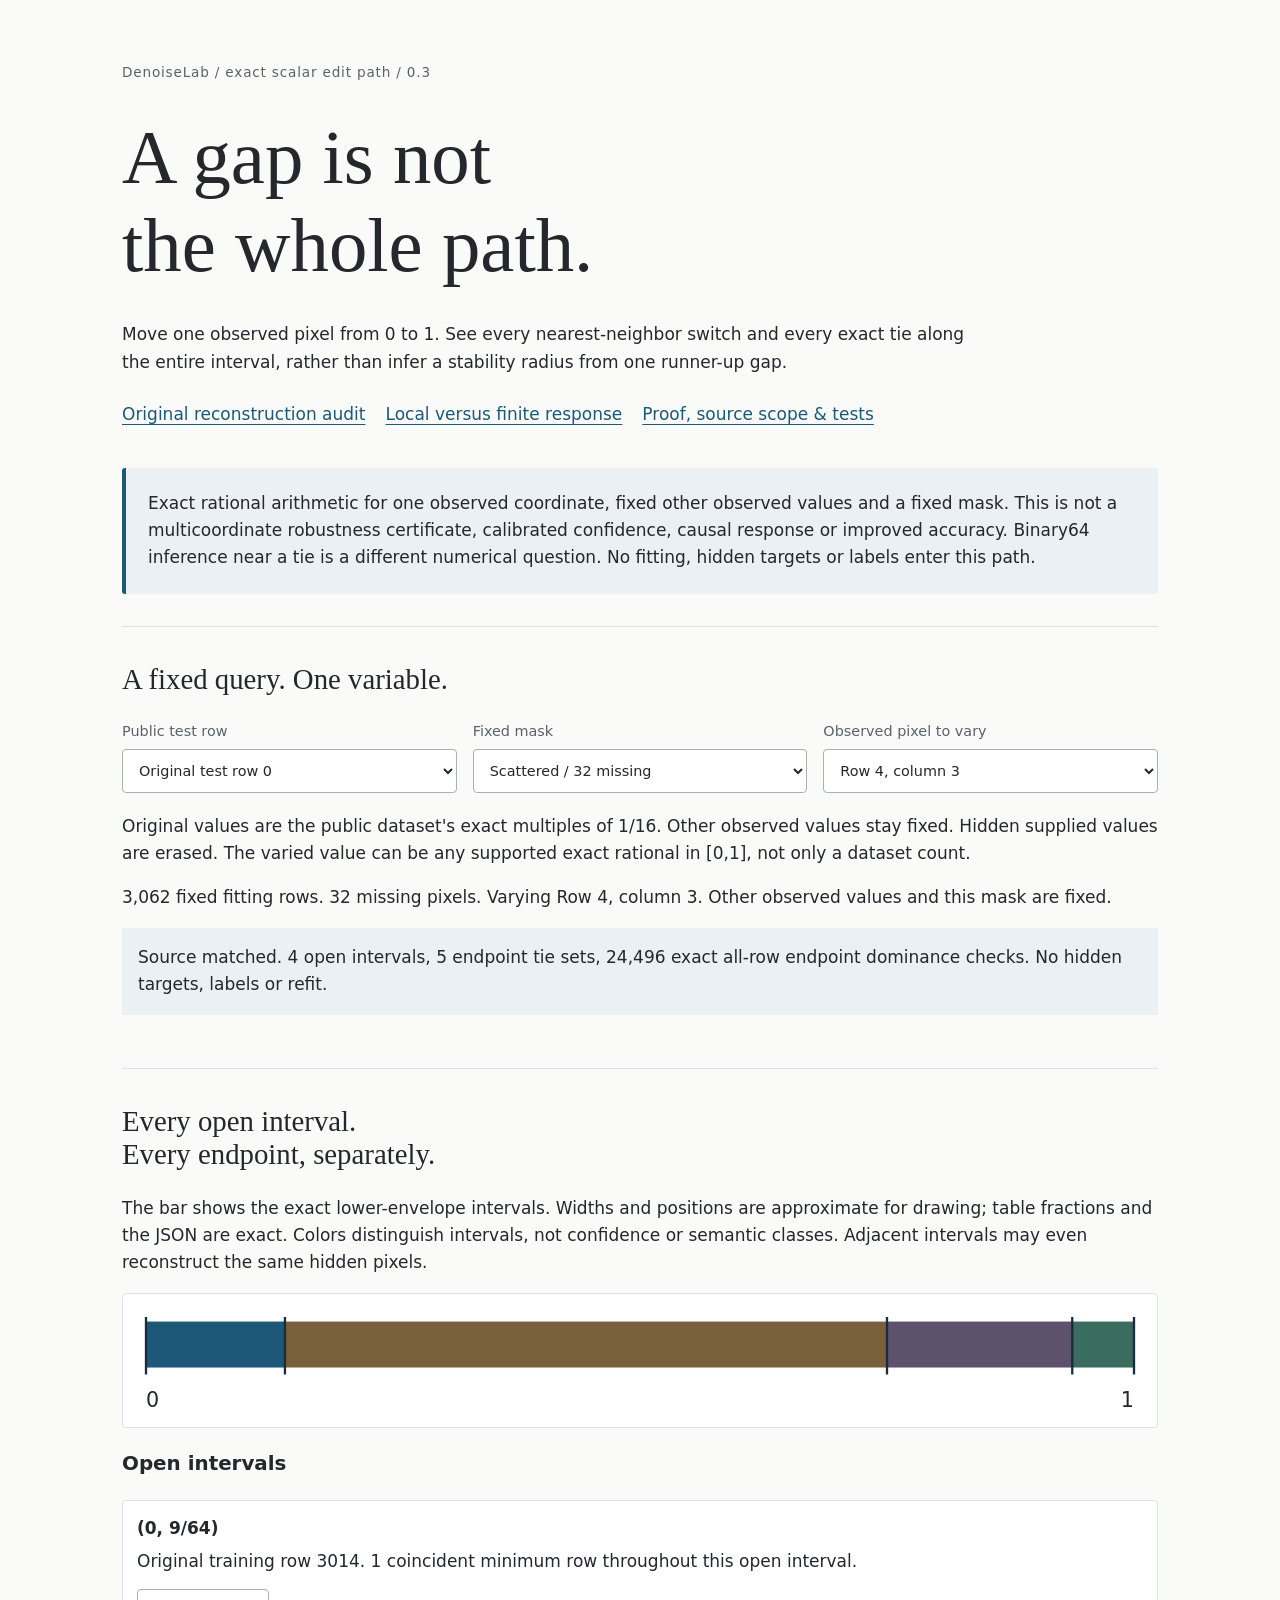
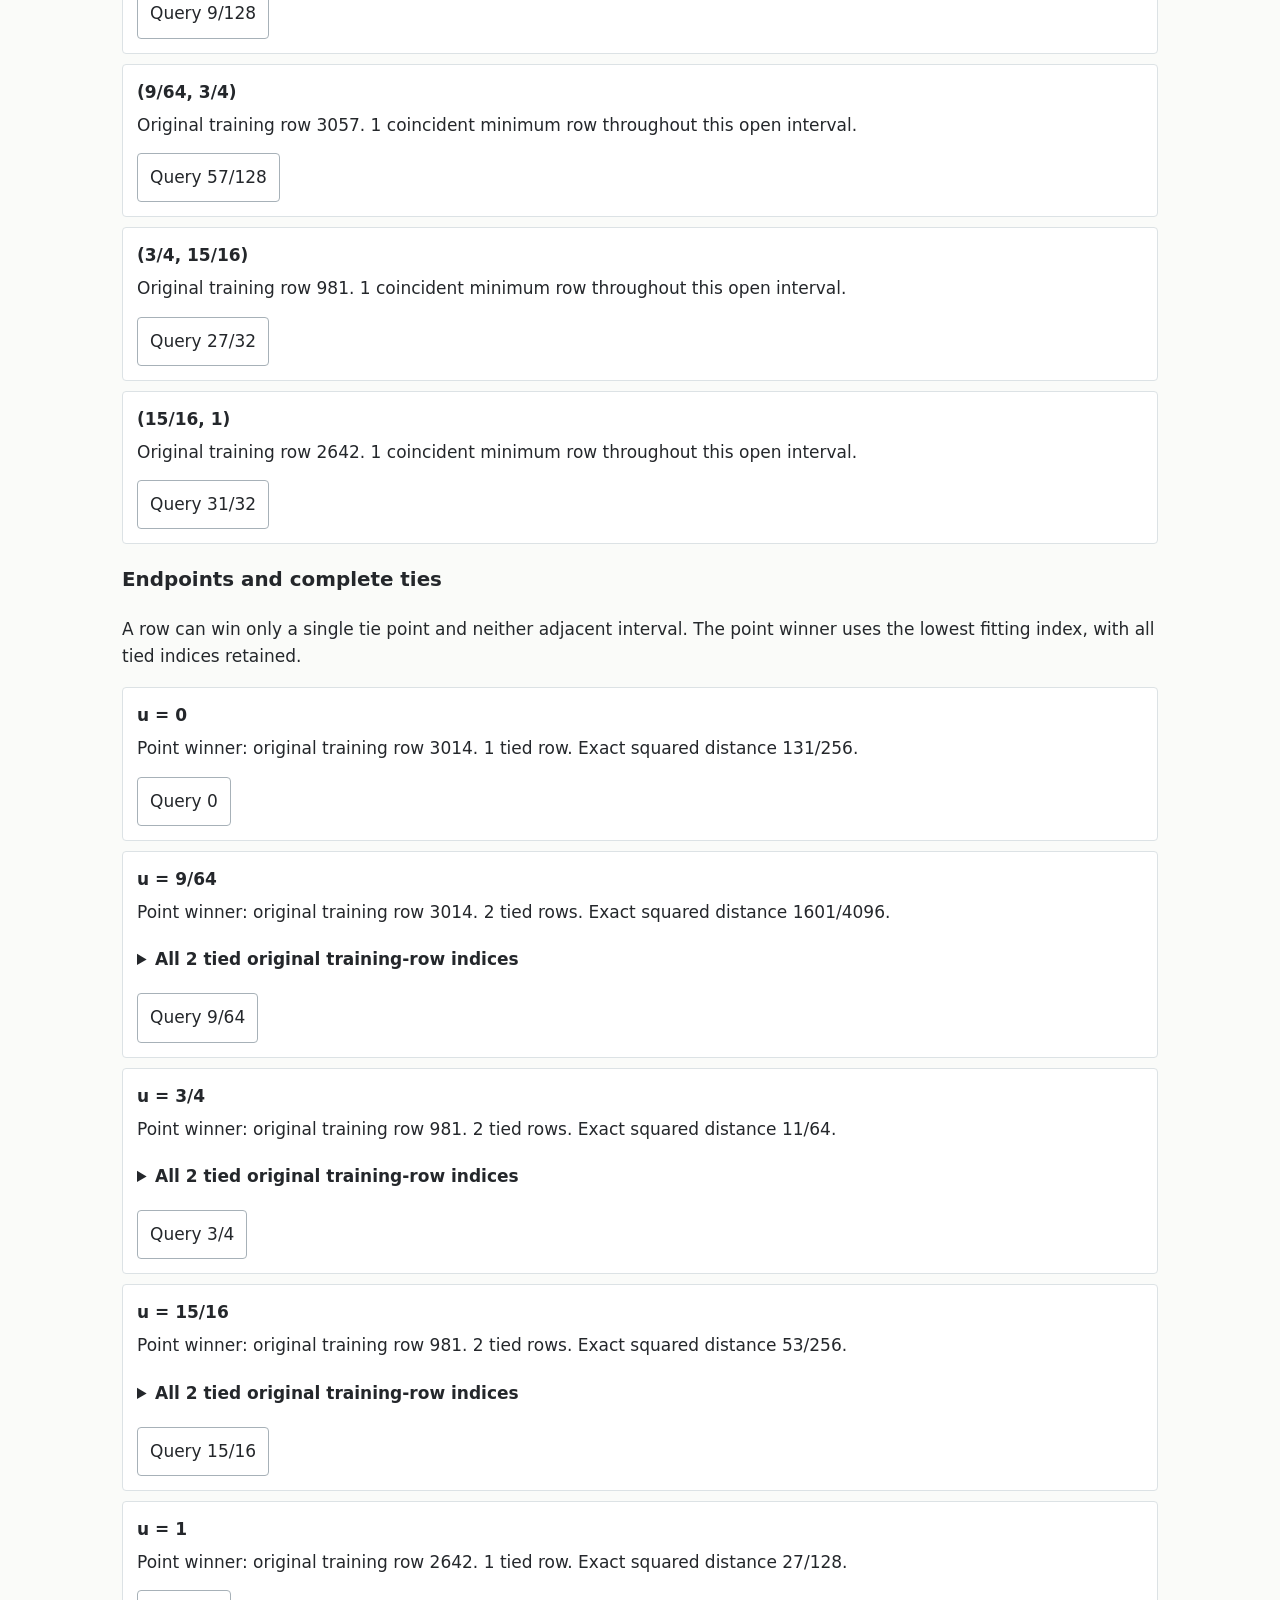
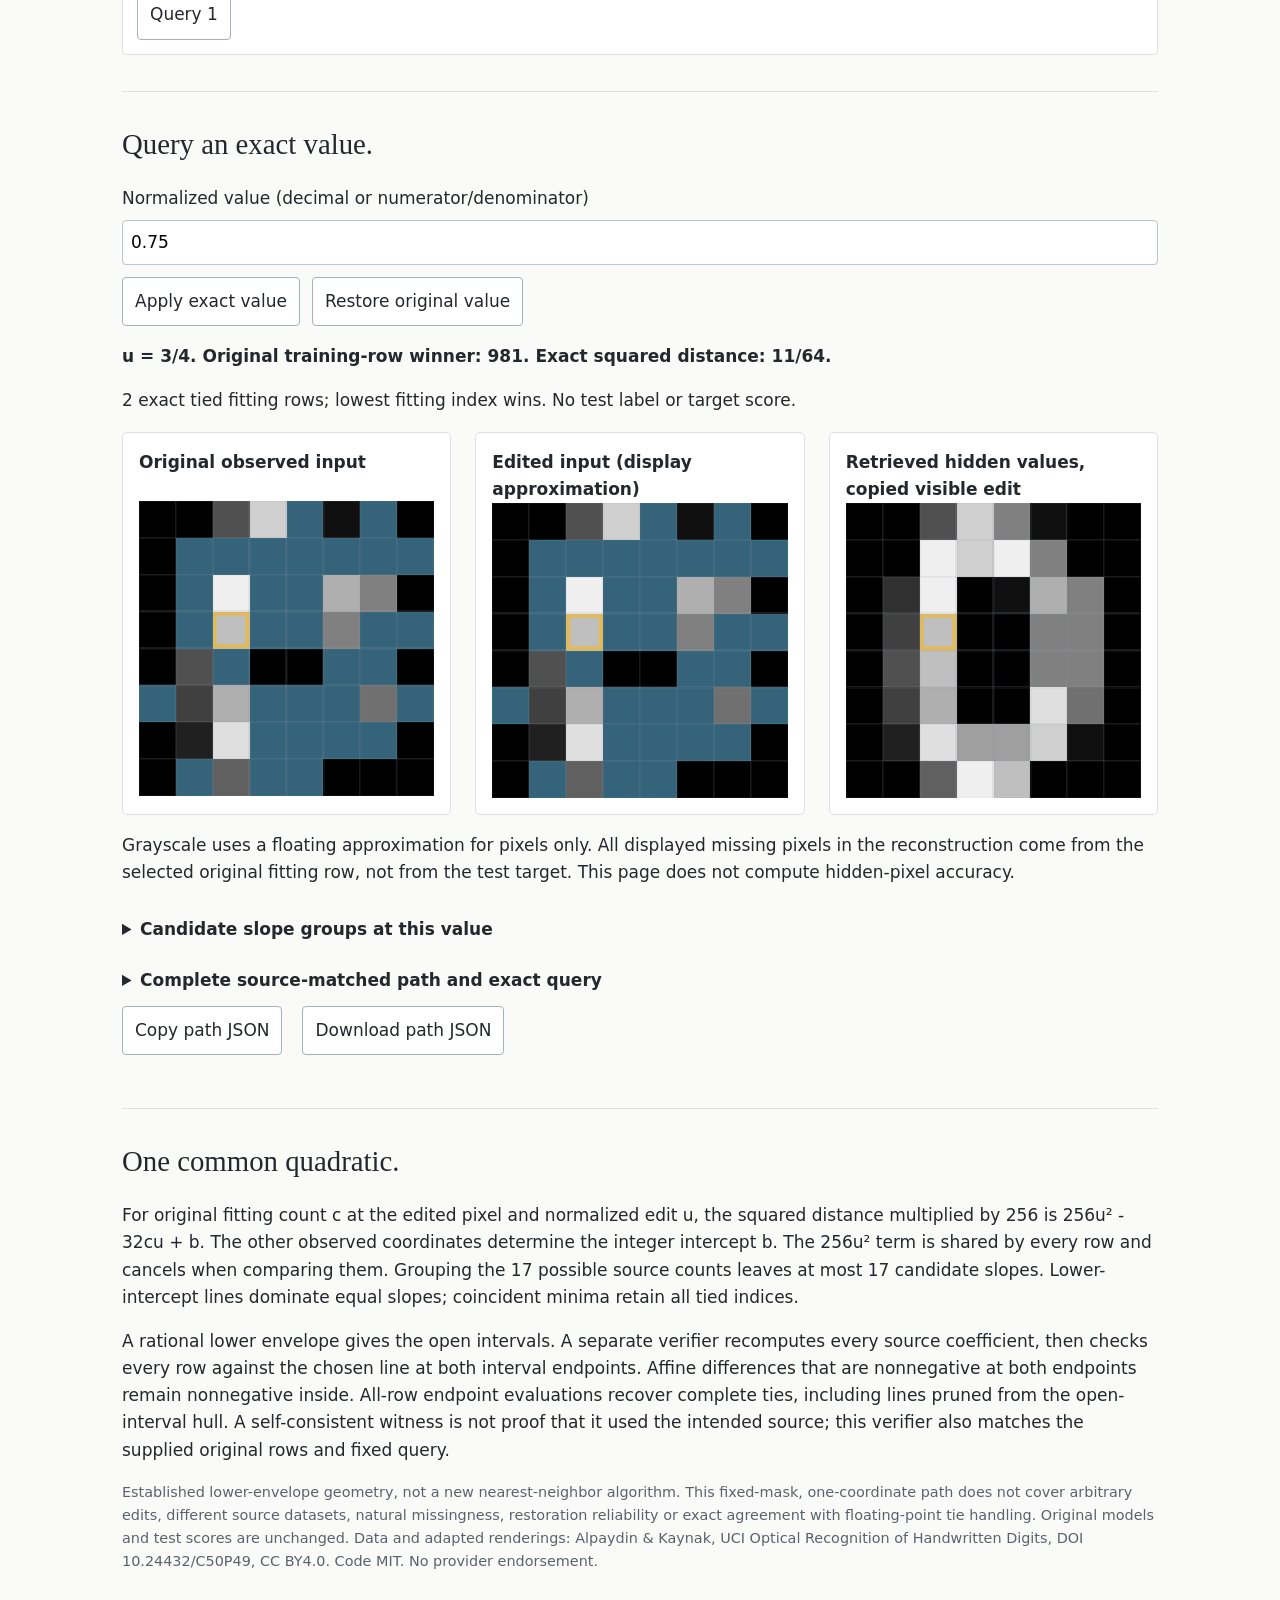
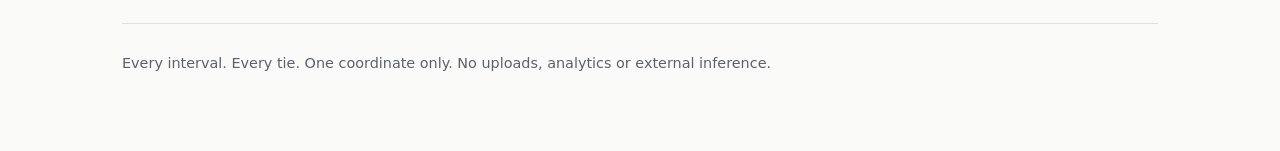
==== docs/path.html @ 39f6f91b "Rename 5-path.html to path.html" ====
<!doctype html><html lang="en"><head><meta charset="utf-8"><meta name="viewport" content="width=device-width,initial-scale=1"><title>DenoiseLab: every scalar retrieval switch</title><link rel="stylesheet" href="style.css"><link rel="stylesheet" href="path.css"><script defer src="data.js"></script><script defer src="inference.js"></script><script defer src="edit-path.js"></script><script defer src="path-app.js"></script></head><body><main><header><p class="eyebrow">DenoiseLab / exact scalar edit path / 0.3</p><h1>A gap is not<br>the whole path.</h1><p class="lede">Move one observed pixel from 0 to 1. See every nearest-neighbor switch and every exact tie along the entire interval, rather than infer a stability radius from one runner-up gap.</p><nav><a href="index.html">Original reconstruction audit</a><a href="response.html">Local versus finite response</a><a href="https://github.com/midya8/denoiselab/blob/main/PATH.md">Proof, source scope &amp; tests</a></nav></header><aside>Exact rational arithmetic for one observed coordinate, fixed other observed values and a fixed mask. This is not a multicoordinate robustness certificate, calibrated confidence, causal response or improved accuracy. Binary64 inference near a tie is a different numerical question. No fitting, hidden targets or labels enter this path.</aside>
<section><h2>A fixed query. One variable.</h2><div class="controls"><label>Public test row<select id="path-row"></select></label><label>Fixed mask<select id="path-pattern"></select></label><label>Observed pixel to vary<select id="path-input"></select></label></div><p>Original values are the public dataset's exact multiples of 1/16. Other observed values stay fixed. Hidden supplied values are erased. The varied value can be any supported exact rational in [0,1], not only a dataset count.</p><p id="path-source"></p><p id="path-proof" role="status"></p></section>
<section><h2>Every open interval.<br>Every endpoint, separately.</h2><p>The bar shows the exact lower-envelope intervals. Widths and positions are approximate for drawing; table fractions and the JSON are exact. Colors distinguish intervals, not confidence or semantic classes. Adjacent intervals may even reconstruct the same hidden pixels.</p><svg id="path-timeline" viewBox="0 0 900 116" role="img" aria-label="Nearest-neighbor interval path, exact endpoints are listed below"></svg><h3>Open intervals</h3><div id="path-intervals" class="path-rows"></div><h3>Endpoints and complete ties</h3><p>A row can win only a single tie point and neither adjacent interval. The point winner uses the lowest fitting index, with all tied indices retained.</p><div id="path-points" class="path-rows"></div></section>
<section><h2>Query an exact value.</h2><form id="path-query-form"><label>Normalized value (decimal or numerator/denominator)<input id="path-value" type="text" value="1/2" maxlength="160" inputmode="text" autocomplete="off"></label><button type="submit">Apply exact value</button><button type="button" id="path-original">Restore original value</button></form><p id="path-query-error" role="alert" hidden></p><p id="path-query-status"></p><p id="path-query-ties"></p><div class="panels inputs"><figure><figcaption>Original observed input</figcaption><canvas id="path-observed" width="256" height="256" aria-label="Original observed input; missing cells are blue"></canvas></figure><figure><figcaption>Edited input (display approximation)</figcaption><canvas id="path-edited" width="256" height="256" aria-label="Edited observed input with exact value approximated for drawing"></canvas></figure><figure><figcaption>Retrieved hidden values, copied visible edit</figcaption><canvas id="path-reconstruction" width="256" height="256" aria-label="Reconstruction by exact rational nearest-neighbor selection"></canvas></figure></div><p>Grayscale uses a floating approximation for pixels only. All displayed missing pixels in the reconstruction come from the selected original fitting row, not from the test target. This page does not compute hidden-pixel accuracy.</p><details><summary>Candidate slope groups at this value</summary><pre id="path-candidates"></pre></details><details><summary>Complete source-matched path and exact query</summary><pre id="path-witness"></pre></details><div class="buttons"><button id="path-copy">Copy path JSON</button><button id="path-download">Download path JSON</button></div><p id="path-copy-status" role="status"></p></section>
<section><h2>One common quadratic.</h2><p>For original fitting count c at the edited pixel and normalized edit u, the squared distance multiplied by 256 is 256u² - 32cu + b. The other observed coordinates determine the integer intercept b. The 256u² term is shared by every row and cancels when comparing them. Grouping the 17 possible source counts leaves at most 17 candidate slopes. Lower-intercept lines dominate equal slopes; coincident minima retain all tied indices.</p><p>A rational lower envelope gives the open intervals. A separate verifier recomputes every source coefficient, then checks every row against the chosen line at both interval endpoints. Affine differences that are nonnegative at both endpoints remain nonnegative inside. All-row endpoint evaluations recover complete ties, including lines pruned from the open-interval hull. A self-consistent witness is not proof that it used the intended source; this verifier also matches the supplied original rows and fixed query.</p><p class="muted">Established lower-envelope geometry, not a new nearest-neighbor algorithm. This fixed-mask, one-coordinate path does not cover arbitrary edits, different source datasets, natural missingness, restoration reliability or exact agreement with floating-point tie handling. Original models and test scores are unchanged. Data and adapted renderings: Alpaydin &amp; Kaynak, UCI Optical Recognition of Handwritten Digits, DOI 10.24432/C50P49, CC BY4.0. Code MIT. No provider endorsement.</p></section><footer>Every interval. Every tie. One coordinate only. No uploads, analytics or external inference.</footer></main></body></html>
---- docs/style.css ----
:root{color-scheme:light;--ink:#24272b;--muted:#5b626b;--line:#dce1e5;--blue:#1c5878}*{box-sizing:border-box}body{margin:0;background:#fafbf9;color:var(--ink);font:17px/1.6 system-ui,sans-serif}main{max-width:1100px;margin:auto;padding:48px 32px}header{max-width:850px}.eyebrow{font-size:.85rem;color:var(--muted);letter-spacing:.06em}h1,h2{font-family:Georgia,serif;font-weight:400;line-height:1.15}h1{font-size:clamp(2.6rem,6vw,4.8rem);margin:.4em 0}h2{font-size:1.8rem;margin-top:0}.intro{font-size:1.2rem;max-width:750px}nav,.buttons{display:flex;flex-wrap:wrap;gap:20px}a{color:var(--blue);text-underline-offset:4px}nav a{padding:8px 0}aside{margin:32px 0;background:#eaf0f3;padding:22px;border-left:4px solid var(--blue);border-radius:3px}section{border-top:1px solid var(--line);padding:36px 0}.controls{display:flex;flex-wrap:wrap;gap:16px;margin:20px 0;align-items:end}.controls label{display:flex;flex-direction:column;gap:6px;color:var(--muted);font-size:.9rem;min-width:210px;flex:1}select,button,summary{min-height:44px;font:inherit}select,button{padding:10px 12px;color:var(--ink);background:white;border:1px solid #a7b1b8;border-radius:4px}button{cursor:pointer}button:hover{background:#edf3f6}button:focus-visible,select:focus-visible,summary:focus-visible,canvas:focus-visible{outline:3px solid #267aa8;outline-offset:3px}.panels{display:grid;grid-template-columns:repeat(3,minmax(0,1fr));gap:24px}figure{margin:0;min-width:0;padding:16px;background:white;border:1px solid var(--line);border-radius:5px}figcaption{min-height:52px;font-weight:650}canvas{width:100%;height:auto;image-rendering:pixelated;background:#18232a;display:block;touch-action:manipulation}figure p{font-size:.88rem;color:var(--muted);margin-bottom:0}#status{font-weight:650}summary{cursor:pointer;padding:12px 0;font-weight:650}pre{white-space:pre-wrap;word-break:break-word;background:#eff2f1;padding:18px;max-height:480px;overflow:auto;font-size:.8rem}.table-wrap{overflow:auto}table{border-collapse:collapse;width:100%;font-variant-numeric:tabular-nums;font-size:.95rem}caption{text-align:left;color:var(--muted);margin:12px 0}th,td{text-align:left;border-bottom:1px solid var(--line);padding:12px 10px}th:first-child{min-width:150px}.muted,footer{color:var(--muted);font-size:.9rem}footer{border-top:1px solid var(--line);padding:28px 0}#error{background:#fce9e9;padding:16px}@media(max-width:760px){.panels{grid-template-columns:repeat(2,minmax(0,1fr))}main{padding:28px 24px}}@media(max-width:480px){main{padding:24px}.panels{grid-template-columns:1fr}.controls{display:grid;grid-template-columns:1fr}.controls label{min-width:0}h1{font-size:2.7rem}h2{font-size:1.65rem}table{font-size:.82rem}th,td{padding:10px 8px}nav{gap:16px}}

@media(max-width:600px){.table-wrap{overflow:visible}table,tbody,tr,caption{display:block;width:100%}thead{display:none}caption{line-height:1.6}tbody tr{border:1px solid var(--line);background:white;border-radius:4px;padding:12px;margin:16px 0}tbody th{display:block;min-width:0!important;padding:8px;font-size:1rem}td{display:flex;justify-content:space-between;gap:16px;padding:8px;font-size:.95rem}td:before{content:attr(data-label);font-weight:600}td:last-child{border-bottom:0}}
---- docs/path.css ----
#path-timeline{display:block;width:100%;height:auto;min-height:96px;background:#fff;border:1px solid #dce2e5;border-radius:4px}.path-rows{display:grid;gap:10px}.path-entry{border:1px solid #dce2e5;background:#fff;padding:14px;border-radius:4px;overflow-wrap:anywhere}.path-entry p{margin:6px 0}.path-entry button{margin:8px 0 0}.path-rows details{margin:8px 0 0}.path-rows pre{max-height:220px}.panels.inputs{grid-template-columns:repeat(3,minmax(0,1fr))}#path-query-form{display:flex;gap:12px;align-items:end;flex-wrap:wrap}#path-query-form label{flex:1 1 100%;display:grid;gap:8px}#path-value{font:inherit;min-height:44px;padding:8px;border:1px solid #bbc6cc;border-radius:4px;width:100%;box-sizing:border-box}#path-query-error{background:#fce9e9;padding:16px}#path-proof{background:#eaf1f4;padding:16px}#path-query-status{font-weight:650;overflow-wrap:anywhere}@media(max-width:650px){.panels.inputs{grid-template-columns:1fr}}
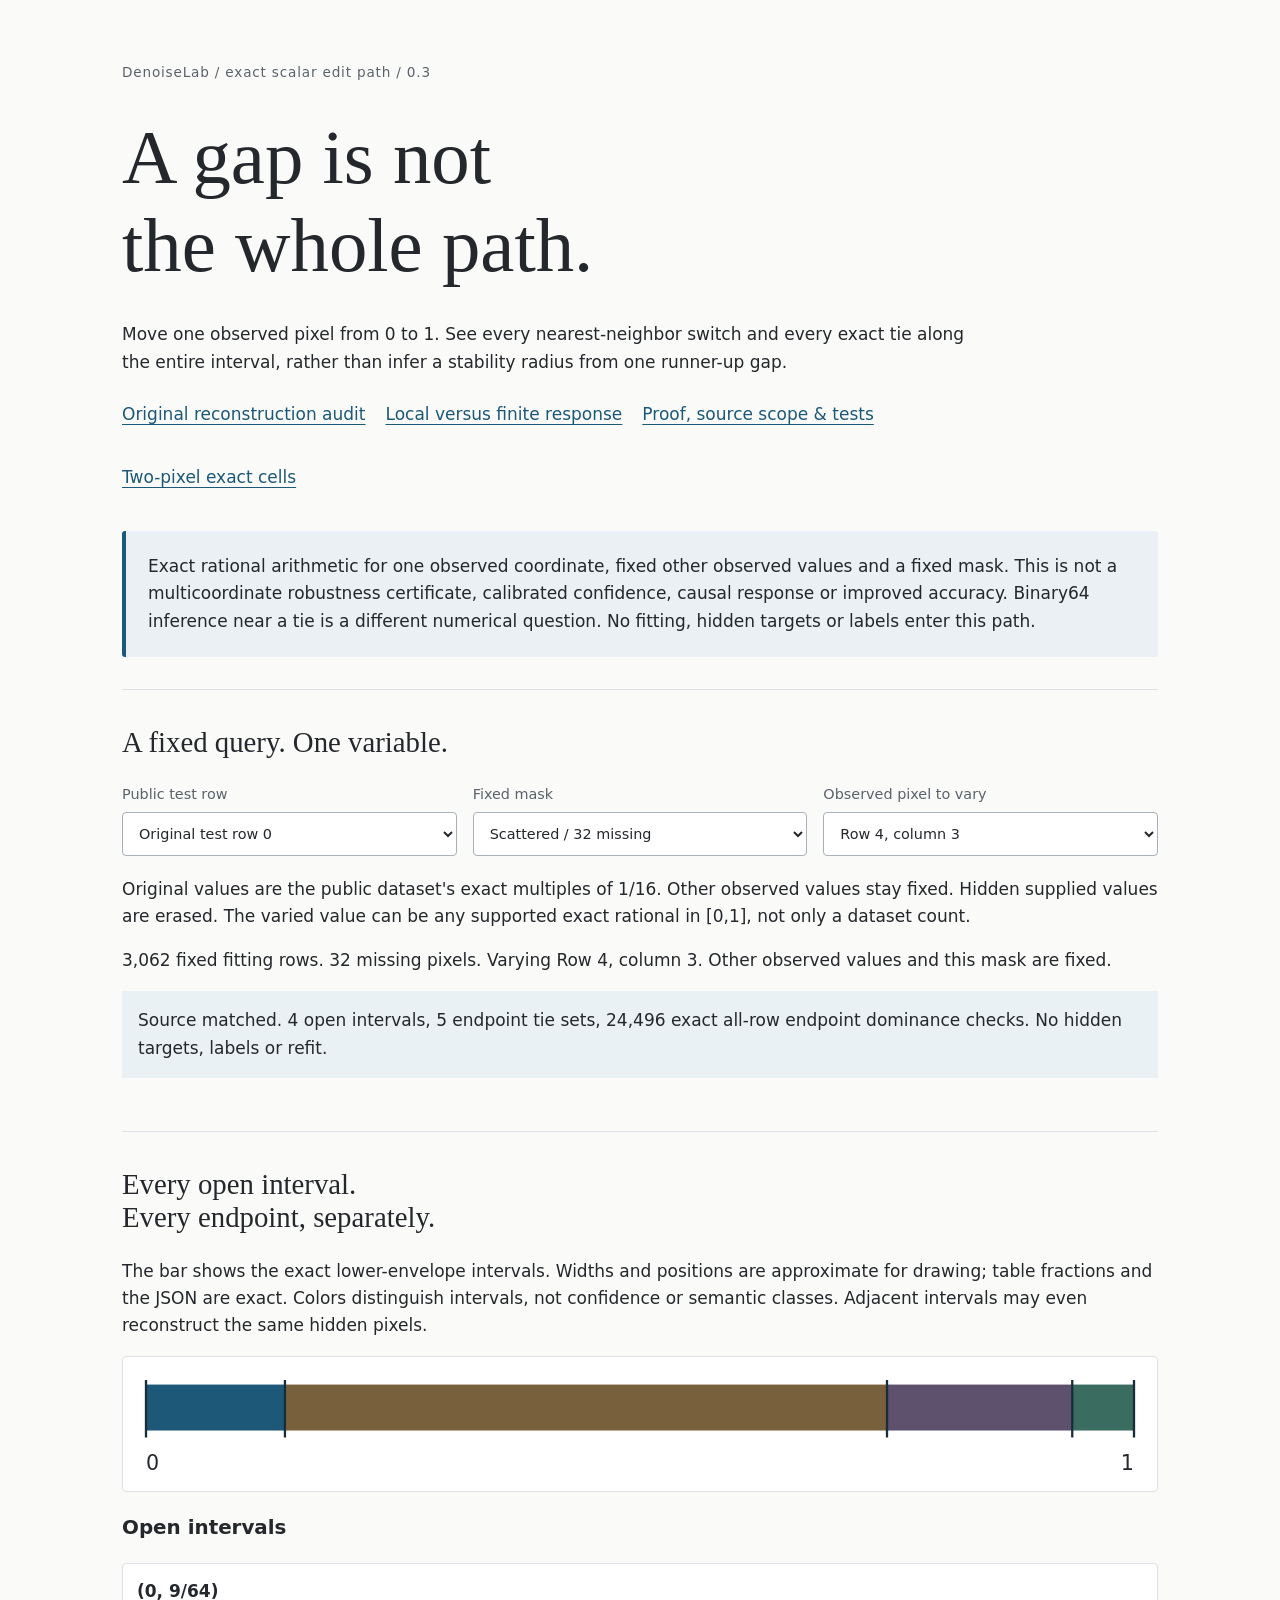
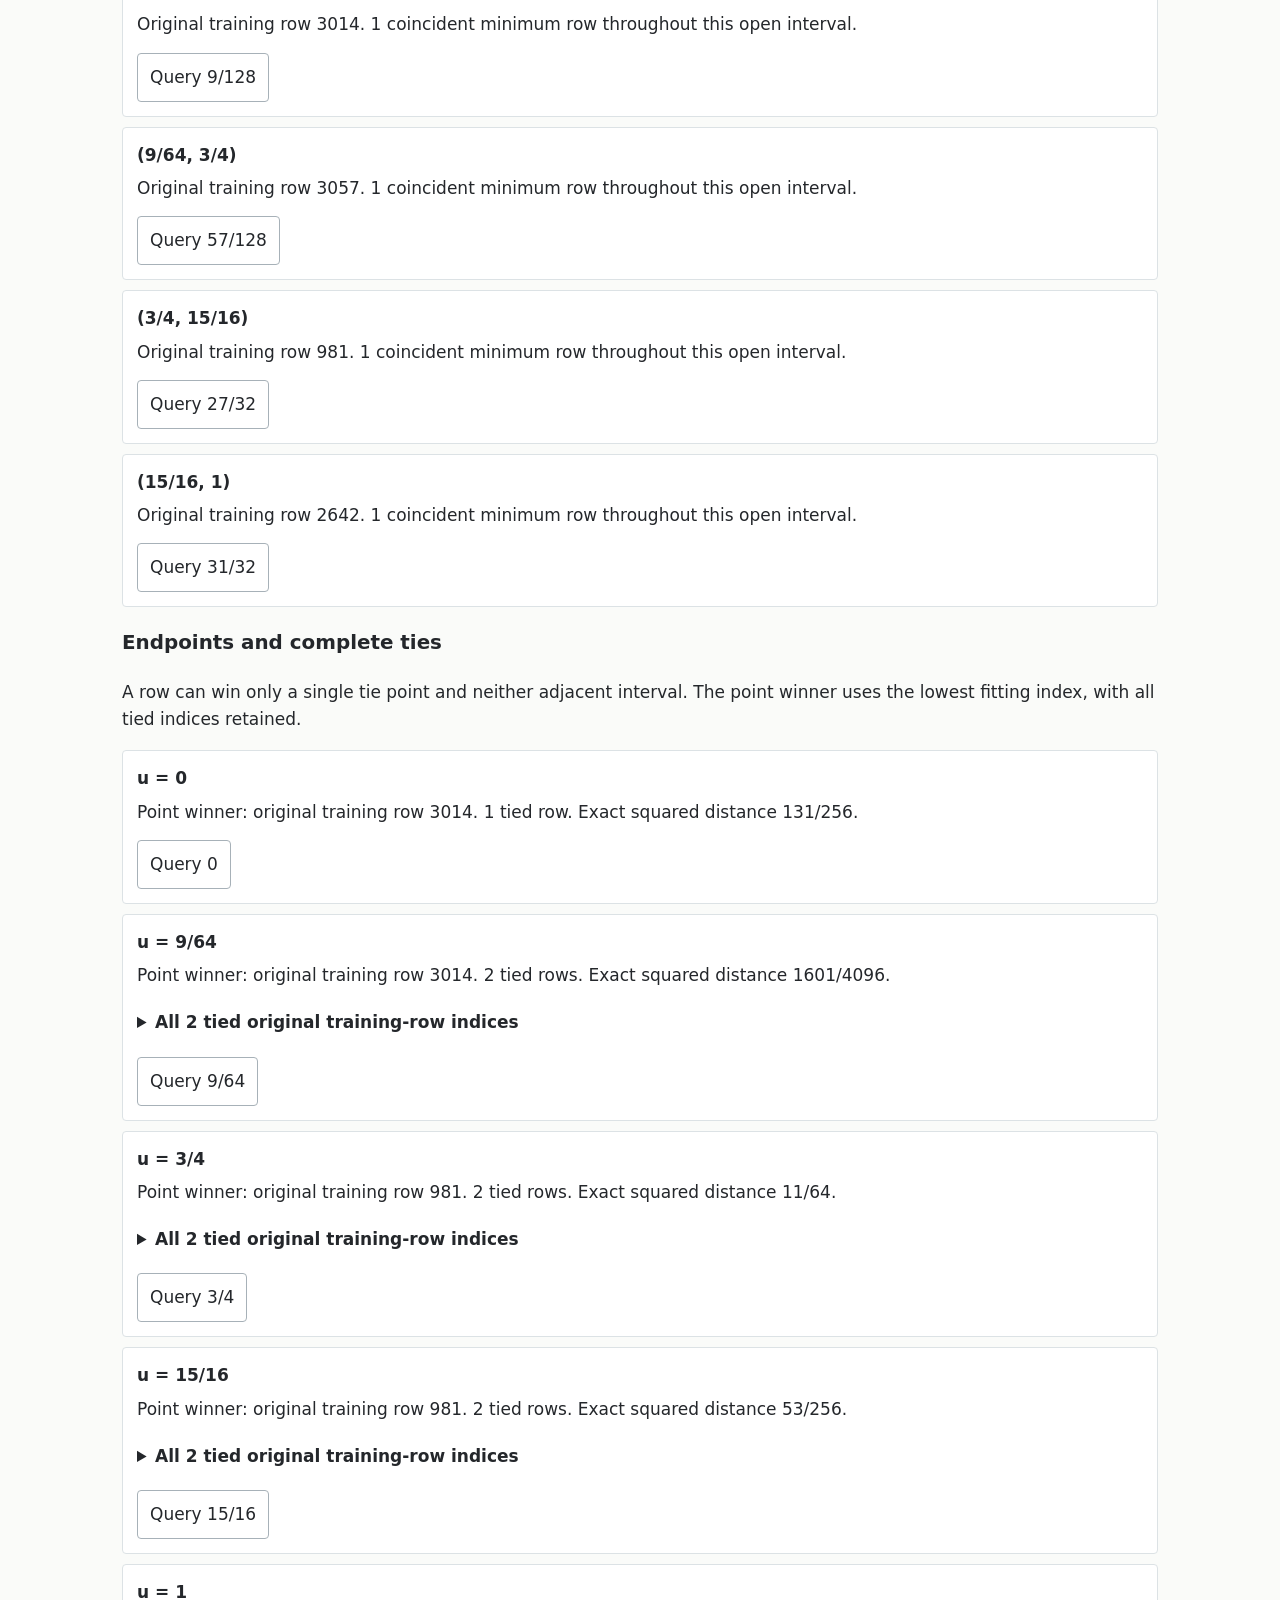
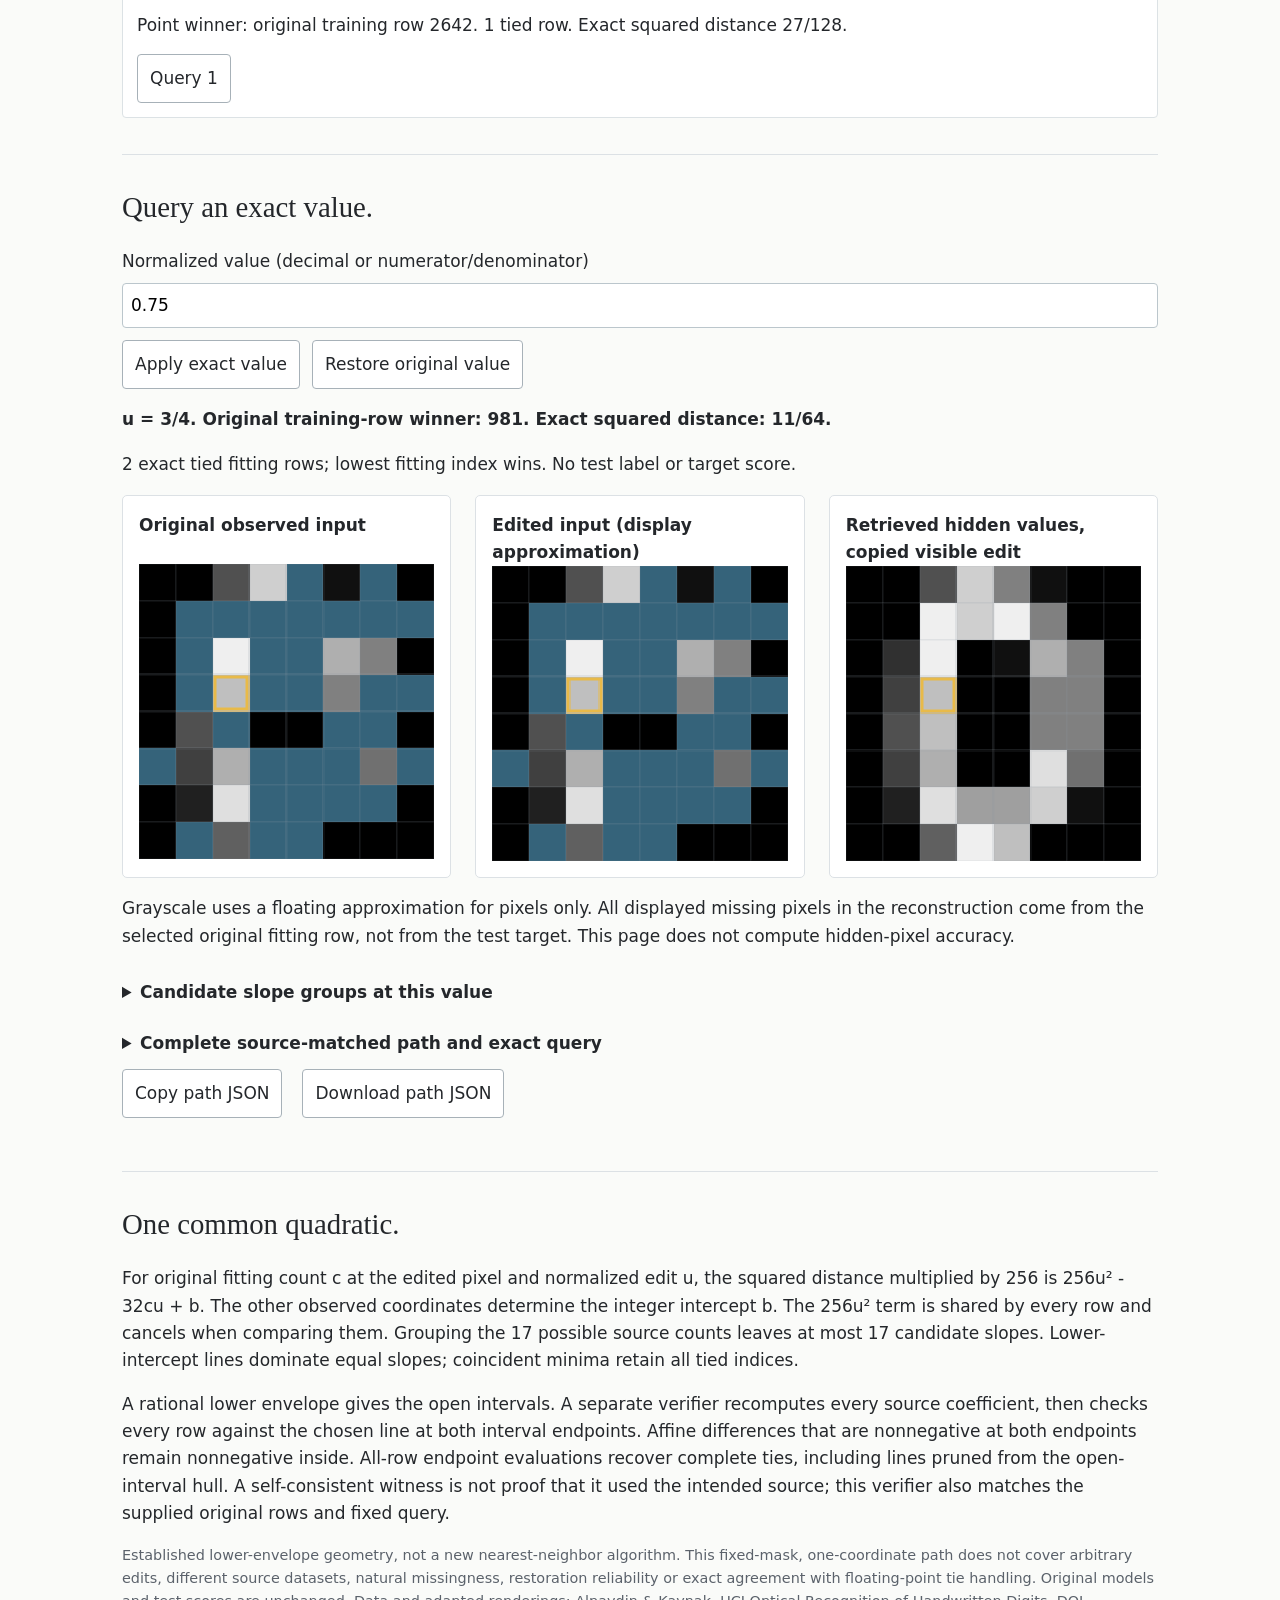
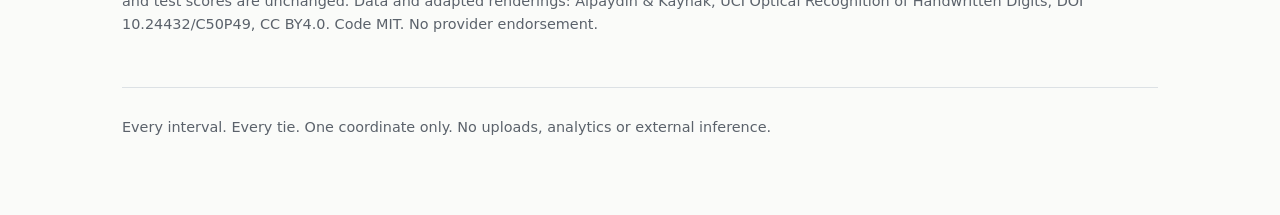
==== commit d97f02df: "Update path.html" ====
--- a/docs/path.html
+++ b/docs/path.html
@@ -1,4 +1,4 @@
-<!doctype html><html lang="en"><head><meta charset="utf-8"><meta name="viewport" content="width=device-width,initial-scale=1"><title>DenoiseLab: every scalar retrieval switch</title><link rel="stylesheet" href="style.css"><link rel="stylesheet" href="path.css"><script defer src="data.js"></script><script defer src="inference.js"></script><script defer src="edit-path.js"></script><script defer src="path-app.js"></script></head><body><main><header><p class="eyebrow">DenoiseLab / exact scalar edit path / 0.3</p><h1>A gap is not<br>the whole path.</h1><p class="lede">Move one observed pixel from 0 to 1. See every nearest-neighbor switch and every exact tie along the entire interval, rather than infer a stability radius from one runner-up gap.</p><nav><a href="index.html">Original reconstruction audit</a><a href="response.html">Local versus finite response</a><a href="https://github.com/midya8/denoiselab/blob/main/PATH.md">Proof, source scope &amp; tests</a></nav></header><aside>Exact rational arithmetic for one observed coordinate, fixed other observed values and a fixed mask. This is not a multicoordinate robustness certificate, calibrated confidence, causal response or improved accuracy. Binary64 inference near a tie is a different numerical question. No fitting, hidden targets or labels enter this path.</aside>
+<!doctype html><html lang="en"><head><meta charset="utf-8"><meta name="viewport" content="width=device-width,initial-scale=1"><title>DenoiseLab: every scalar retrieval switch</title><link rel="stylesheet" href="style.css"><link rel="stylesheet" href="path.css"><script defer src="data.js"></script><script defer src="inference.js"></script><script defer src="edit-path.js"></script><script defer src="path-app.js"></script></head><body><main><header><p class="eyebrow">DenoiseLab / exact scalar edit path / 0.3</p><h1>A gap is not<br>the whole path.</h1><p class="lede">Move one observed pixel from 0 to 1. See every nearest-neighbor switch and every exact tie along the entire interval, rather than infer a stability radius from one runner-up gap.</p><nav><a href="index.html">Original reconstruction audit</a><a href="response.html">Local versus finite response</a><a href="https://github.com/midya8/denoiselab/blob/main/PATH.md">Proof, source scope &amp; tests</a><a href="plane.html">Two-pixel exact cells</a></nav></header><aside>Exact rational arithmetic for one observed coordinate, fixed other observed values and a fixed mask. This is not a multicoordinate robustness certificate, calibrated confidence, causal response or improved accuracy. Binary64 inference near a tie is a different numerical question. No fitting, hidden targets or labels enter this path.</aside>
 <section><h2>A fixed query. One variable.</h2><div class="controls"><label>Public test row<select id="path-row"></select></label><label>Fixed mask<select id="path-pattern"></select></label><label>Observed pixel to vary<select id="path-input"></select></label></div><p>Original values are the public dataset's exact multiples of 1/16. Other observed values stay fixed. Hidden supplied values are erased. The varied value can be any supported exact rational in [0,1], not only a dataset count.</p><p id="path-source"></p><p id="path-proof" role="status"></p></section>
 <section><h2>Every open interval.<br>Every endpoint, separately.</h2><p>The bar shows the exact lower-envelope intervals. Widths and positions are approximate for drawing; table fractions and the JSON are exact. Colors distinguish intervals, not confidence or semantic classes. Adjacent intervals may even reconstruct the same hidden pixels.</p><svg id="path-timeline" viewBox="0 0 900 116" role="img" aria-label="Nearest-neighbor interval path, exact endpoints are listed below"></svg><h3>Open intervals</h3><div id="path-intervals" class="path-rows"></div><h3>Endpoints and complete ties</h3><p>A row can win only a single tie point and neither adjacent interval. The point winner uses the lowest fitting index, with all tied indices retained.</p><div id="path-points" class="path-rows"></div></section>
 <section><h2>Query an exact value.</h2><form id="path-query-form"><label>Normalized value (decimal or numerator/denominator)<input id="path-value" type="text" value="1/2" maxlength="160" inputmode="text" autocomplete="off"></label><button type="submit">Apply exact value</button><button type="button" id="path-original">Restore original value</button></form><p id="path-query-error" role="alert" hidden></p><p id="path-query-status"></p><p id="path-query-ties"></p><div class="panels inputs"><figure><figcaption>Original observed input</figcaption><canvas id="path-observed" width="256" height="256" aria-label="Original observed input; missing cells are blue"></canvas></figure><figure><figcaption>Edited input (display approximation)</figcaption><canvas id="path-edited" width="256" height="256" aria-label="Edited observed input with exact value approximated for drawing"></canvas></figure><figure><figcaption>Retrieved hidden values, copied visible edit</figcaption><canvas id="path-reconstruction" width="256" height="256" aria-label="Reconstruction by exact rational nearest-neighbor selection"></canvas></figure></div><p>Grayscale uses a floating approximation for pixels only. All displayed missing pixels in the reconstruction come from the selected original fitting row, not from the test target. This page does not compute hidden-pixel accuracy.</p><details><summary>Candidate slope groups at this value</summary><pre id="path-candidates"></pre></details><details><summary>Complete source-matched path and exact query</summary><pre id="path-witness"></pre></details><div class="buttons"><button id="path-copy">Copy path JSON</button><button id="path-download">Download path JSON</button></div><p id="path-copy-status" role="status"></p></section>
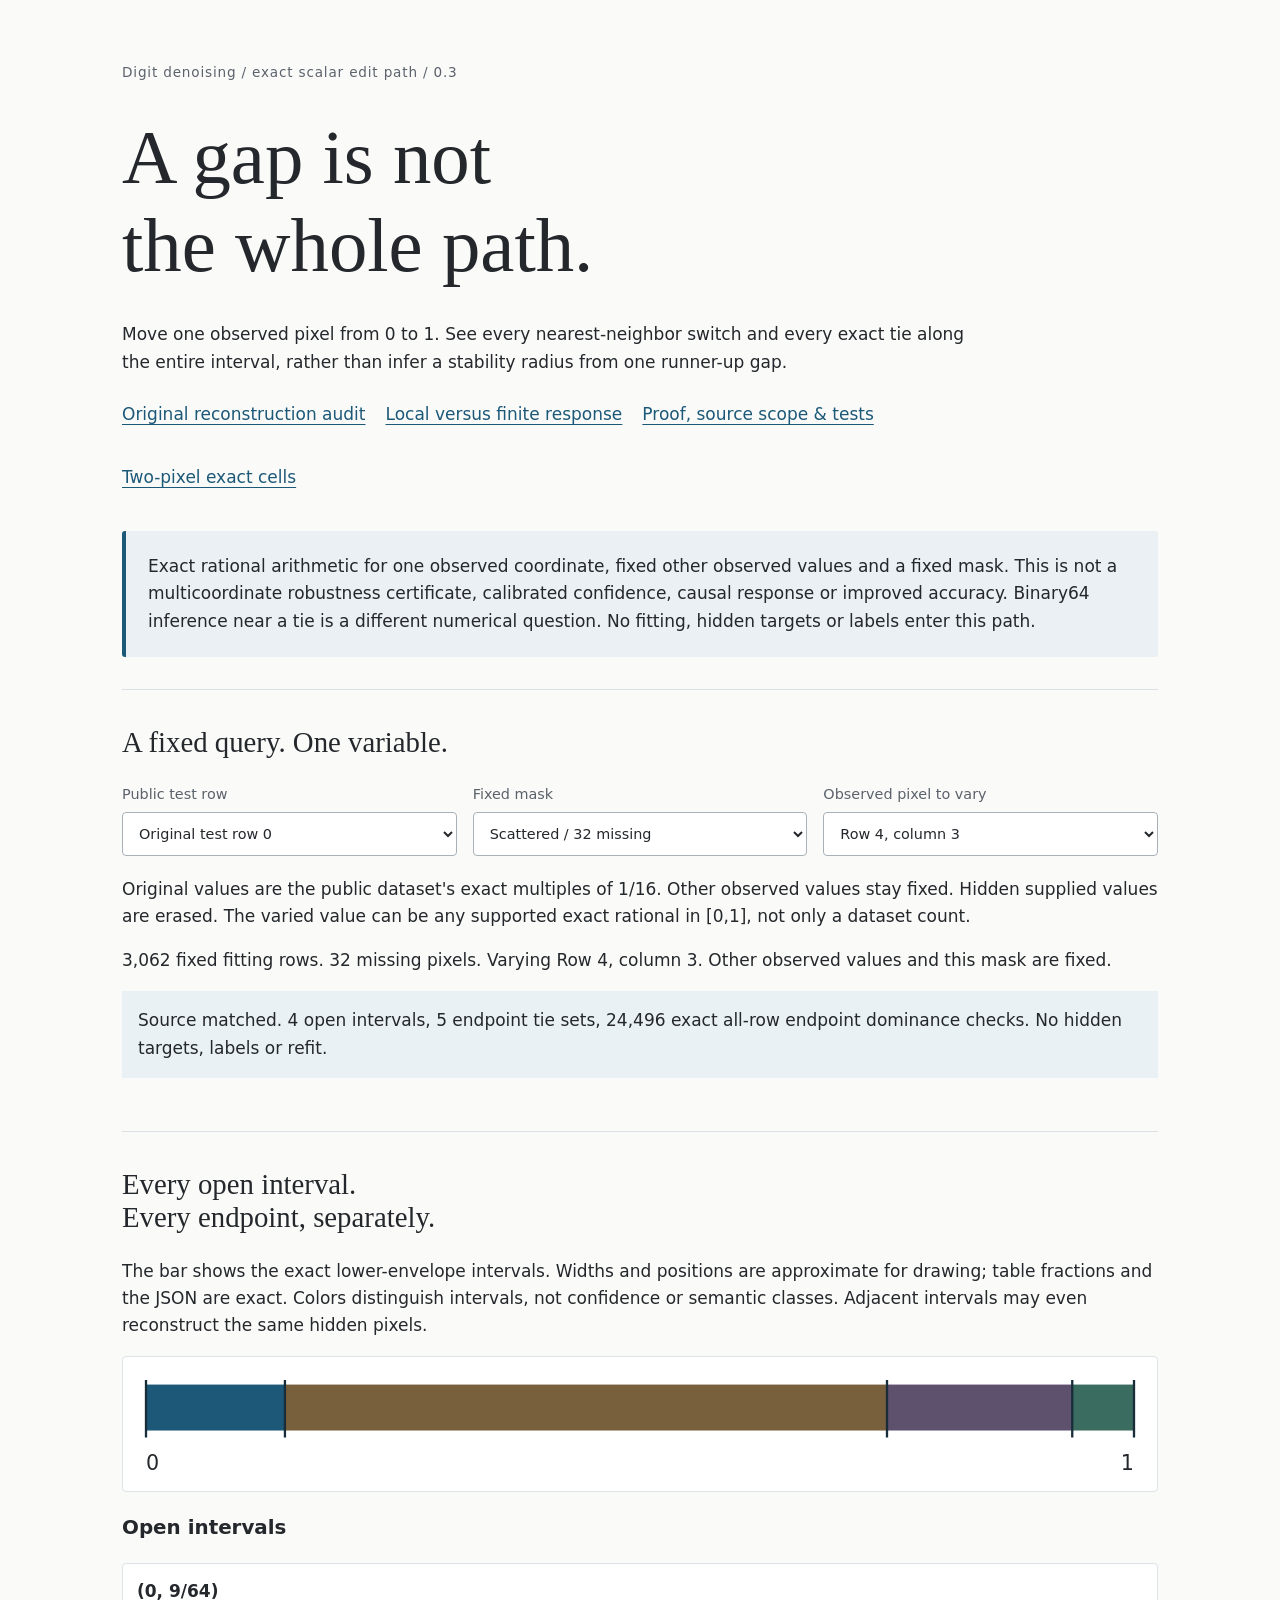
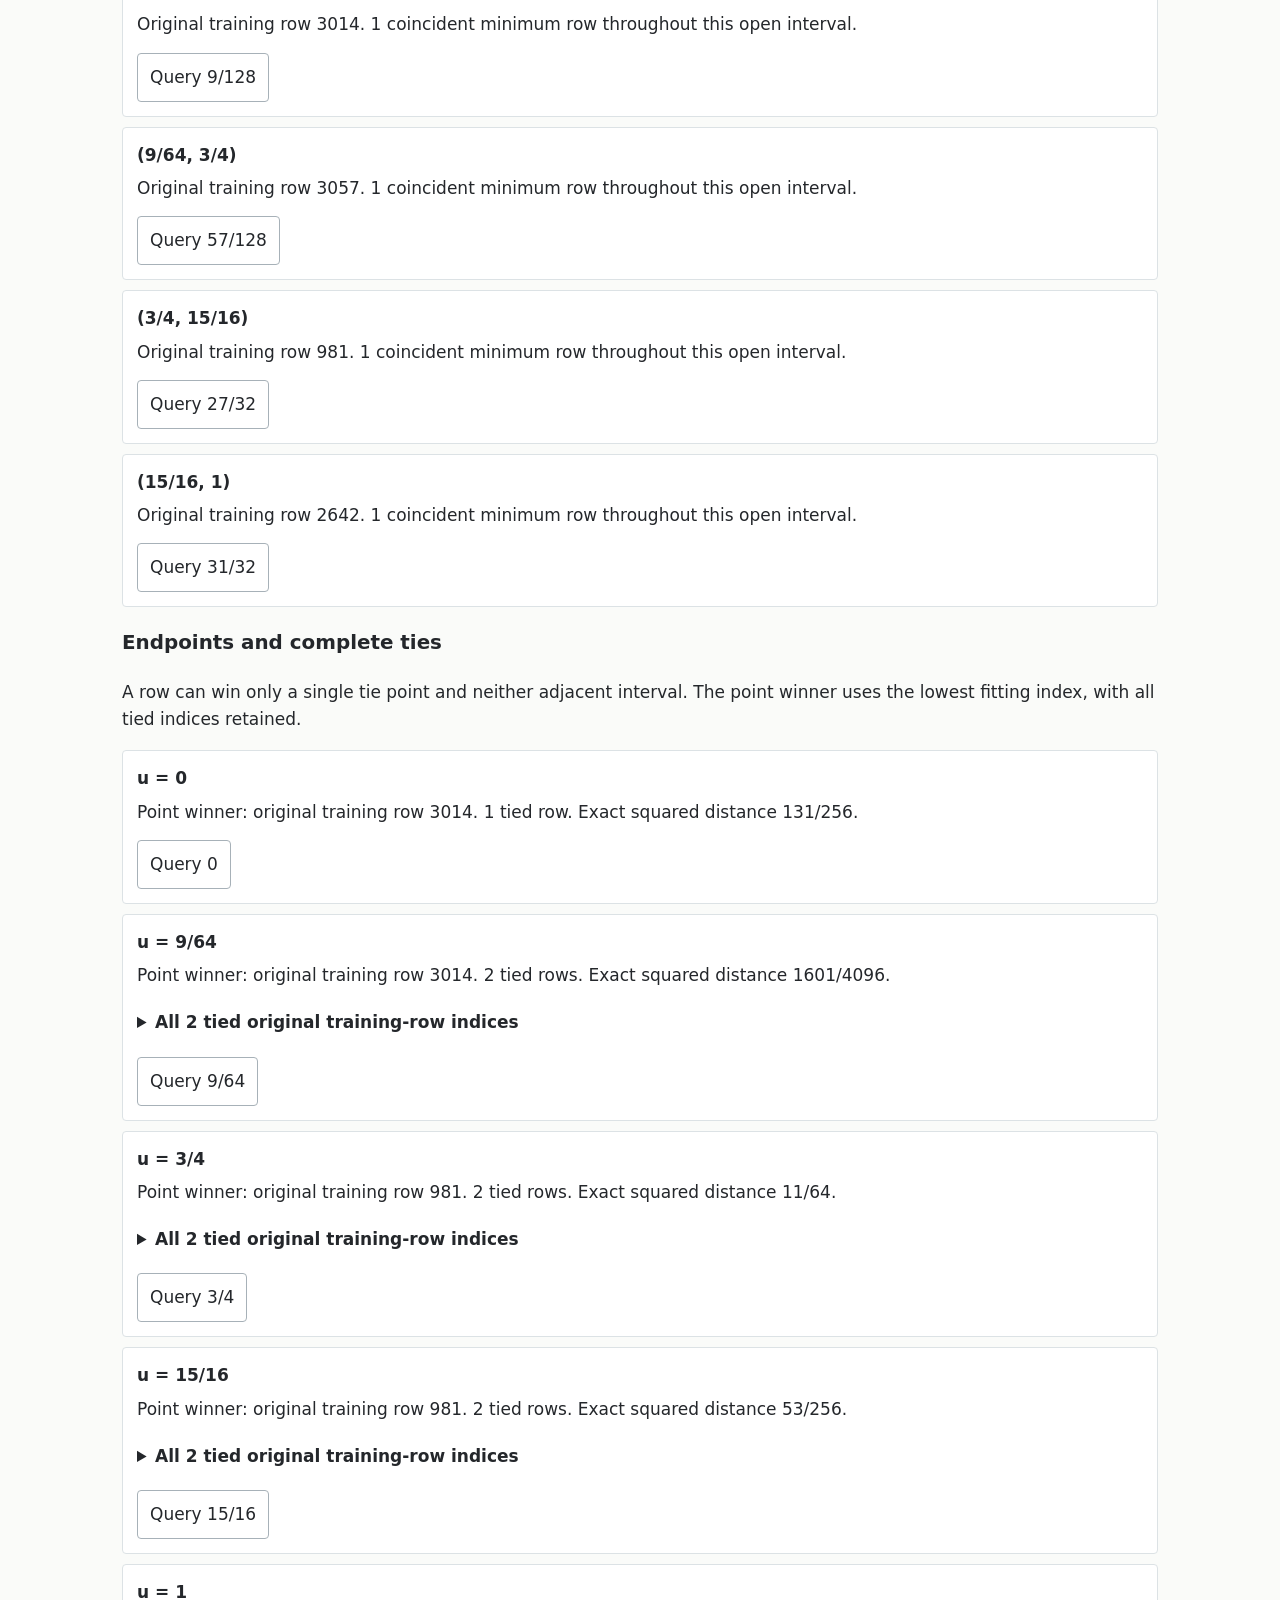
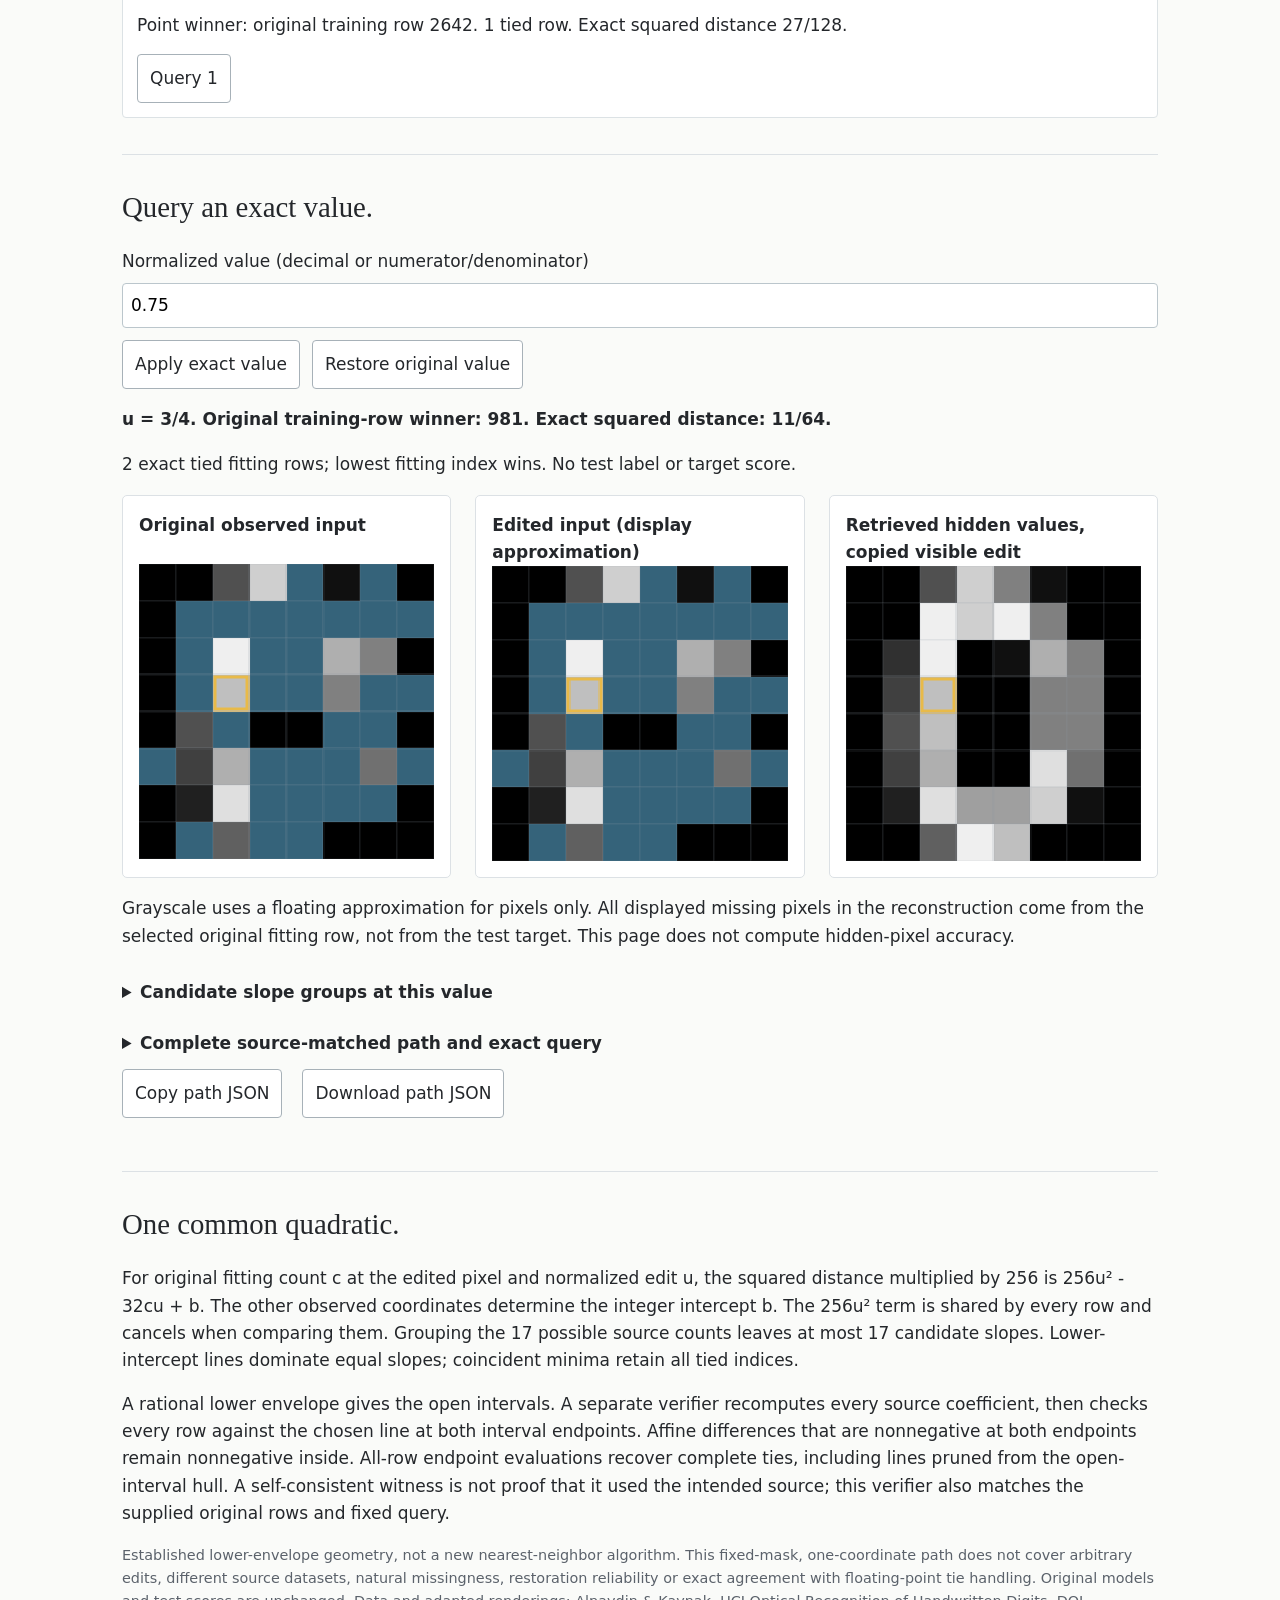
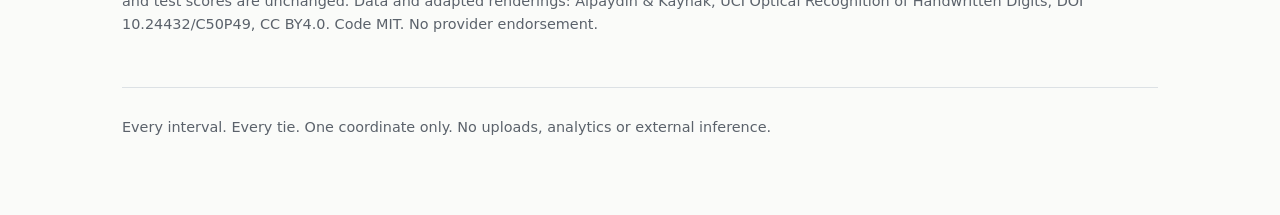
==== commit 00a6abb4: "Update HTML content for digit denoising page" ====
--- a/docs/path.html
+++ b/docs/path.html
@@ -1,4 +1,4 @@
-<!doctype html><html lang="en"><head><meta charset="utf-8"><meta name="viewport" content="width=device-width,initial-scale=1"><title>DenoiseLab: every scalar retrieval switch</title><link rel="stylesheet" href="style.css"><link rel="stylesheet" href="path.css"><script defer src="data.js"></script><script defer src="inference.js"></script><script defer src="edit-path.js"></script><script defer src="path-app.js"></script></head><body><main><header><p class="eyebrow">DenoiseLab / exact scalar edit path / 0.3</p><h1>A gap is not<br>the whole path.</h1><p class="lede">Move one observed pixel from 0 to 1. See every nearest-neighbor switch and every exact tie along the entire interval, rather than infer a stability radius from one runner-up gap.</p><nav><a href="index.html">Original reconstruction audit</a><a href="response.html">Local versus finite response</a><a href="https://github.com/midya8/denoiselab/blob/main/PATH.md">Proof, source scope &amp; tests</a><a href="plane.html">Two-pixel exact cells</a></nav></header><aside>Exact rational arithmetic for one observed coordinate, fixed other observed values and a fixed mask. This is not a multicoordinate robustness certificate, calibrated confidence, causal response or improved accuracy. Binary64 inference near a tie is a different numerical question. No fitting, hidden targets or labels enter this path.</aside>
+<!doctype html><html lang="en"><head><meta charset="utf-8"><meta name="viewport" content="width=device-width,initial-scale=1"><title>Digit denoising: every scalar retrieval switch</title><link rel="stylesheet" href="style.css"><link rel="stylesheet" href="path.css"><script defer src="data.js"></script><script defer src="inference.js"></script><script defer src="edit-path.js"></script><script defer src="path-app.js"></script></head><body><main><header><p class="eyebrow">Digit denoising / exact scalar edit path / 0.3</p><h1>A gap is not<br>the whole path.</h1><p class="lede">Move one observed pixel from 0 to 1. See every nearest-neighbor switch and every exact tie along the entire interval, rather than infer a stability radius from one runner-up gap.</p><nav><a href="index.html">Original reconstruction audit</a><a href="response.html">Local versus finite response</a><a href="https://github.com/midya8/digit-denoising/blob/main/PATH.md">Proof, source scope &amp; tests</a><a href="plane.html">Two-pixel exact cells</a></nav></header><aside>Exact rational arithmetic for one observed coordinate, fixed other observed values and a fixed mask. This is not a multicoordinate robustness certificate, calibrated confidence, causal response or improved accuracy. Binary64 inference near a tie is a different numerical question. No fitting, hidden targets or labels enter this path.</aside>
 <section><h2>A fixed query. One variable.</h2><div class="controls"><label>Public test row<select id="path-row"></select></label><label>Fixed mask<select id="path-pattern"></select></label><label>Observed pixel to vary<select id="path-input"></select></label></div><p>Original values are the public dataset's exact multiples of 1/16. Other observed values stay fixed. Hidden supplied values are erased. The varied value can be any supported exact rational in [0,1], not only a dataset count.</p><p id="path-source"></p><p id="path-proof" role="status"></p></section>
 <section><h2>Every open interval.<br>Every endpoint, separately.</h2><p>The bar shows the exact lower-envelope intervals. Widths and positions are approximate for drawing; table fractions and the JSON are exact. Colors distinguish intervals, not confidence or semantic classes. Adjacent intervals may even reconstruct the same hidden pixels.</p><svg id="path-timeline" viewBox="0 0 900 116" role="img" aria-label="Nearest-neighbor interval path, exact endpoints are listed below"></svg><h3>Open intervals</h3><div id="path-intervals" class="path-rows"></div><h3>Endpoints and complete ties</h3><p>A row can win only a single tie point and neither adjacent interval. The point winner uses the lowest fitting index, with all tied indices retained.</p><div id="path-points" class="path-rows"></div></section>
 <section><h2>Query an exact value.</h2><form id="path-query-form"><label>Normalized value (decimal or numerator/denominator)<input id="path-value" type="text" value="1/2" maxlength="160" inputmode="text" autocomplete="off"></label><button type="submit">Apply exact value</button><button type="button" id="path-original">Restore original value</button></form><p id="path-query-error" role="alert" hidden></p><p id="path-query-status"></p><p id="path-query-ties"></p><div class="panels inputs"><figure><figcaption>Original observed input</figcaption><canvas id="path-observed" width="256" height="256" aria-label="Original observed input; missing cells are blue"></canvas></figure><figure><figcaption>Edited input (display approximation)</figcaption><canvas id="path-edited" width="256" height="256" aria-label="Edited observed input with exact value approximated for drawing"></canvas></figure><figure><figcaption>Retrieved hidden values, copied visible edit</figcaption><canvas id="path-reconstruction" width="256" height="256" aria-label="Reconstruction by exact rational nearest-neighbor selection"></canvas></figure></div><p>Grayscale uses a floating approximation for pixels only. All displayed missing pixels in the reconstruction come from the selected original fitting row, not from the test target. This page does not compute hidden-pixel accuracy.</p><details><summary>Candidate slope groups at this value</summary><pre id="path-candidates"></pre></details><details><summary>Complete source-matched path and exact query</summary><pre id="path-witness"></pre></details><div class="buttons"><button id="path-copy">Copy path JSON</button><button id="path-download">Download path JSON</button></div><p id="path-copy-status" role="status"></p></section>
